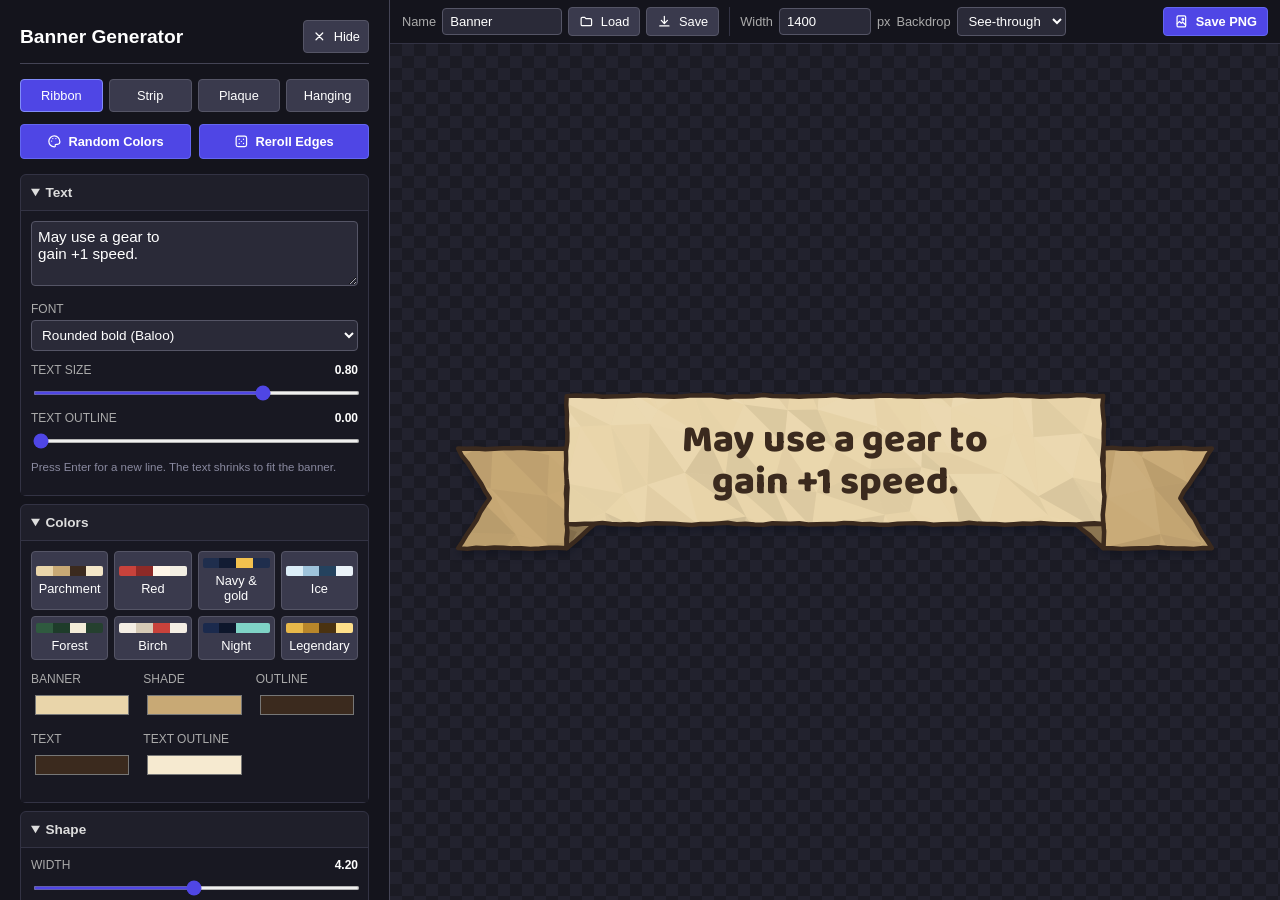
==== banner_generator.html @ ac1bd75b "Add Fair Isle Borders and Banners tabs - Borders tab: stack bands of Fair Isle motifs (peeries, OXO," ====
<!DOCTYPE html>
<html lang="en">
<head>
  <meta charset="UTF-8">
  <meta name="viewport" content="width=device-width, initial-scale=1.0">
  <title>Banner Generator</title>
  <link rel="preconnect" href="https://fonts.googleapis.com">
  <link rel="preconnect" href="https://fonts.gstatic.com" crossorigin>
  <link rel="stylesheet" href="https://fonts.googleapis.com/css2?family=Baloo+2:wght@800&family=Bree+Serif&family=Cinzel:wght@700&family=Fredoka:wght@600&family=Lilita+One&family=Patrick+Hand&display=swap">
  <style>
    body { margin: 0; overflow: hidden; font-family: 'Segoe UI', sans-serif; background: #2a2a35; color: #ddd; display: flex; height: 100vh; }
    #ui-panel {
      flex: 0 0 390px; box-sizing: border-box; height: 100vh; overflow-y: auto;
      background: #14141c; padding: 20px; border-right: 1px solid #445;
    }
    #ui-panel::-webkit-scrollbar { width: 5px; }
    #ui-panel::-webkit-scrollbar-thumb { background: #667; border-radius: 3px; }
    #ui-panel.hidden { display: none; }

    .panel-header { display: flex; justify-content: space-between; align-items: center; margin: 0 0 15px 0; border-bottom: 1px solid #445; padding-bottom: 10px; }
    h2 { margin: 0; font-size: 1.2rem; color: #fff; }

    .btn-grid4 { display: grid; grid-template-columns: 1fr 1fr 1fr 1fr; gap: 6px; margin-bottom: 12px; }
    button { display: inline-flex; align-items: center; justify-content: center; background: #3a3a4d; color: #fff; border: 1px solid #556; padding: 8px; border-radius: 4px; cursor: pointer; font-size: 0.8rem; transition: 0.2s; }
    button:hover { background: #4f46e5; border-color: #6366f1; }
    button.active { background: #4f46e5; border-color: #818cf8; }

    details { background: #1f1f2a; margin-bottom: 8px; border-radius: 6px; border: 1px solid #334; }
    summary { padding: 10px; cursor: pointer; font-weight: bold; font-size: 0.85rem; outline: none; }
    .details-content { padding: 10px; border-top: 1px solid #334; background: #181822; }

    .control-group { margin-bottom: 12px; }
    label { display: flex; justify-content: space-between; font-size: 0.75rem; margin-bottom: 4px; color: #aaa; text-transform: uppercase; }
    label.check { justify-content: flex-start; gap: 8px; cursor: pointer; }
    input[type=range] { width: 100%; accent-color: #4f46e5; height: 4px; }
    input[type=color] { width: 100%; height: 30px; border: none; border-radius: 4px; cursor: pointer; background: transparent; }
    select, textarea { width: 100%; box-sizing: border-box; background: #2a2a38; color: #fff; border: 1px solid #556; border-radius: 4px; padding: 6px; font-size: 0.85rem; }
    textarea { resize: vertical; font-family: inherit; font-size: 0.95rem; }
    .color-grid { display: grid; grid-template-columns: 1fr 1fr 1fr; gap: 0 10px; }
    .hint { font-size: 0.72rem; color: #8a8aa0; margin: 4px 0 10px; line-height: 1.4; }
    .val-display { color: #fff; font-weight: bold; }

    /* style buttons show the banner's colors */
    .look-btn { flex-direction: column; gap: 5px; padding: 6px 4px; }
    .look-btn .sw { display: flex; height: 10px; width: 100%; border-radius: 2px; overflow: hidden; }
    .look-btn .sw span { flex: 1; }

    #canvas-container { flex: 1 1 auto; min-height: 0; position: relative; display: flex; align-items: center; justify-content: center; overflow: hidden; }
    #canvas-container.bg-checker { background: #1b1b24 repeating-conic-gradient(#22222e 0% 25%, #1b1b24 0% 50%) 0 0 / 24px 24px; }
    #canvas-container.bg-snow { background: linear-gradient(#9fc3e6, #e8f1f8 55%, #f7fafc); }
    #canvas-container.bg-dark { background: #101018; }
    #preview { display: block; }
  </style>
  <script src="icons.js"></script>
  <script src="fairisle.js"></script>
  <link rel="stylesheet" href="studio.css">
</head>
<body>

  <div id="ui-panel">
    <div class="panel-header">
      <h2>Banner Generator</h2>
      <button id="hide-panel" title="Hide controls (H)"><i data-icon="close"></i>Hide</button>
    </div>

    <div class="btn-grid4" id="shapeBtns"></div>
    <div class="action-row">
      <button id="randomLook"><i data-icon="palette"></i>Random Colors</button>
      <button id="reroll" title="New hand-cut edges and facets"><i data-icon="dice"></i>Reroll Edges</button>
    </div>

    <details open>
      <summary>Text</summary>
      <div class="details-content">
        <div class="control-group"><textarea id="text" rows="3">May use a gear to
gain +1 speed.</textarea></div>
        <div class="control-group"><label>Font</label><select id="font"></select></div>
        <div class="control-group"><label>Text size <span class="val-display" id="textSize-val">0.80</span></label><input type="range" id="textSize" min="0.3" max="1" step="0.01" value="0.8"></div>
        <div class="control-group"><label>Text outline <span class="val-display" id="textOutline-val">0.00</span></label><input type="range" id="textOutline" min="0" max="1" step="0.05" value="0"></div>
        <div class="hint">Press Enter for a new line. The text shrinks to fit the banner.</div>
      </div>
    </details>

    <details open>
      <summary>Colors</summary>
      <div class="details-content">
        <div class="btn-grid4" id="lookBtns"></div>
        <div class="color-grid">
          <div class="control-group"><label>Banner</label><input type="color" id="fill"></div>
          <div class="control-group"><label>Shade</label><input type="color" id="shade"></div>
          <div class="control-group"><label>Outline</label><input type="color" id="outline"></div>
          <div class="control-group"><label>Text</label><input type="color" id="textColor"></div>
          <div class="control-group"><label>Text outline</label><input type="color" id="textOutlineColor"></div>
        </div>
      </div>
    </details>

    <details open>
      <summary>Shape</summary>
      <div class="details-content">
        <div class="control-group"><label>Width <span class="val-display" id="aspect-val">4.20</span></label><input type="range" id="aspect" min="0.5" max="8" step="0.05" value="4.2"></div>
        <div class="control-group ribbon-only"><label>Tail length <span class="val-display" id="tailLen-val">0.85</span></label><input type="range" id="tailLen" min="0.2" max="1.8" step="0.05" value="0.85"></div>
        <div class="control-group ribbon-only"><label>Tail drop <span class="val-display" id="tailDrop-val">0.30</span></label><input type="range" id="tailDrop" min="0" max="0.6" step="0.01" value="0.3"></div>
        <div class="control-group"><label id="notchLabel">Notch <span class="val-display" id="notch-val">0.55</span></label><input type="range" id="notch" min="0" max="1" step="0.05" value="0.55"></div>
        <div class="control-group"><label>Bend (arch) <span class="val-display" id="bend-val">0.00</span></label><input type="range" id="bend" min="-1" max="1" step="0.02" value="0"></div>
        <div class="control-group"><label>Hand-cut edges <span class="val-display" id="rough-val">0.35</span></label><input type="range" id="rough" min="0" max="1" step="0.05" value="0.35"></div>
        <div class="control-group"><label>Facets <span class="val-display" id="facet-val">0.60</span></label><input type="range" id="facet" min="0" max="1.5" step="0.05" value="0.6"></div>
        <div class="control-group"><label>Outline <span class="val-display" id="outlineW-val">0.50</span></label><input type="range" id="outlineW" min="0" max="1" step="0.05" value="0.5"></div>
        <div class="control-group"><label class="check"><input type="checkbox" id="shadow" checked> Drop shadow</label></div>
      </div>
    </details>

    <details open>
      <summary>Fair Isle Trim</summary>
      <div class="details-content">
        <div class="control-group"><label class="check"><input type="checkbox" id="trim"> Knit trim along the edges</label></div>
        <div class="control-group"><label>Pattern</label><select id="trimMotif"></select></div>
        <div class="control-group"><label>Where</label>
          <select id="trimWhere"><option value="both">Top and bottom</option><option value="top">Top</option><option value="bottom">Bottom</option></select></div>
        <div class="control-group"><label>Stitch</label><select id="trimStyle"></select></div>
        <div class="control-group"><label>Stitch size <span class="val-display" id="trimSize-val">0.45</span></label><input type="range" id="trimSize" min="0.2" max="1.2" step="0.05" value="0.45"></div>
        <div class="color-grid">
          <div class="control-group"><label>Background</label><input type="color" id="trimBg"></div>
          <div class="control-group"><label>Main</label><input type="color" id="trimFg"></div>
          <div class="control-group"><label>Accent</label><input type="color" id="trimAccent"></div>
        </div>
      </div>
    </details>
  </div>

  <div id="view-col">
    <div class="topbar">
      <button id="show-panel" title="Show controls (H)"><i data-icon="menu"></i>Controls</button>
      <label>Name <input type="text" id="designName" value="Banner" maxlength="40" size="12" title="Used for saved file names"></label>
      <button id="loadDesign" title="Open a saved banner (.json)"><i data-icon="folder"></i>Load</button>
      <button id="saveDesign" title="Save this banner (.json)"><i data-icon="download"></i>Save</button>
      <input type="file" id="loadDesignFile" accept=".json" style="display: none;">
      <span class="sep"></span>
      <label title="Width of the saved PNG">Width <input type="number" id="exportWidth" value="1400" min="200" max="4000" step="50" style="width: 76px;"> px</label>
      <label>Backdrop
        <select id="backdrop"><option value="checker">See-through</option><option value="snow">Snowy sky</option><option value="dark">Dark</option></select>
      </label>
      <span class="grow"></span>
      <button id="sendToScene" style="display: none;" title="Add it to the Scenes tab as a 2D layer"><i data-icon="send"></i>Send to Scene</button>
      <button class="primary" id="savePng"><i data-icon="image"></i>Save PNG</button>
    </div>
    <div id="canvas-container" class="bg-checker"><canvas id="preview"></canvas></div>
  </div>

  <script>
    const FI = window.FairIsle, $ = id => document.getElementById(id);

    const SHAPES = {
      ribbon:  { label: 'Ribbon', aspect: 4.2, notch: 0.55 },
      strip:   { label: 'Strip', aspect: 4.6, notch: 0.5 },
      plaque:  { label: 'Plaque', aspect: 3, notch: 0.45 },
      hanging: { label: 'Hanging', aspect: 0.8, notch: 0.6 }
    };
    const FONTS = {
      baloo:   { label: 'Rounded bold (Baloo)', css: '800 1px "Baloo 2", "Arial Rounded MT Bold", "Segoe UI", sans-serif' },
      lilita:  { label: 'Chunky (Lilita One)', css: '400 1px "Lilita One", "Arial Black", sans-serif' },
      fredoka: { label: 'Friendly (Fredoka)', css: '600 1px "Fredoka", "Segoe UI", sans-serif' },
      bree:    { label: 'Storybook serif (Bree)', css: '400 1px "Bree Serif", Georgia, serif' },
      cinzel:  { label: 'Engraved (Cinzel)', css: '700 1px "Cinzel", "Times New Roman", serif' },
      hand:    { label: 'Handwritten (Patrick Hand)', css: '400 1px "Patrick Hand", "Comic Sans MS", cursive' },
      system:  { label: 'Plain (system)', css: '700 1px "Segoe UI", system-ui, sans-serif' }
    };
    // banner, shade, outline, text, text outline, then the trim's background, main and accent
    const LOOKS = {
      parchment: { label: 'Parchment', c: ['#E9D5AA', '#C8A975', '#3B2A1E', '#3B2A1E', '#F6EAD0', '#3B2A1E', '#F3E6C8', '#B8322A'] },
      red:       { label: 'Red', c: ['#C8423B', '#8E2A27', '#2A1616', '#FFF6E8', '#5A1A16', '#1E2D4A', '#F2EEE3', '#E6B84C'] },
      navy:      { label: 'Navy & gold', c: ['#1F2E4D', '#121C33', '#0B1020', '#F2C14E', '#0B1020', '#F2C14E', '#1F2E4D', '#C8423B'] },
      ice:       { label: 'Ice', c: ['#DCEEF8', '#9EC3DB', '#24425E', '#24425E', '#FFFFFF', '#2E5A87', '#EAF2F8', '#7FB3D5'] },
      forest:    { label: 'Forest', c: ['#2F5A3F', '#1E3C2A', '#122016', '#F3ECD8', '#122016', '#EDE6D3', '#25402F', '#C9933A'] },
      cream:     { label: 'Birch', c: ['#F4EEE4', '#D6CAB6', '#2B2B33', '#C8423B', '#FFFFFF', '#C8423B', '#F4EEE4', '#1E2D4A'] },
      night:     { label: 'Night', c: ['#1B2A4D', '#0D162B', '#050914', '#7FD3C6', '#050914', '#0D1B2E', '#7FD3C6', '#B48CF0'] },
      gold:      { label: 'Legendary', c: ['#E7B84A', '#B8862A', '#4A3210', '#4A3210', '#FFF1C2', '#4A3210', '#FFE08A', '#C8423B'] }
    };
    const COLOR_IDS = ['fill', 'shade', 'outline', 'textColor', 'textOutlineColor', 'trimBg', 'trimFg', 'trimAccent'];
    const SLIDERS = ['textSize', 'textOutline', 'aspect', 'tailLen', 'tailDrop', 'notch', 'bend', 'rough', 'facet', 'outlineW', 'trimSize'];

    let shape = 'ribbon', seed = 7;

    // ================= UI =================
    for (const key in FONTS) $('font').add(new Option(FONTS[key].label, key));
    for (const key in FI.STITCHES) $('trimStyle').add(new Option(FI.STITCHES[key].label, key));
    for (const key in FI.MOTIFS) {
      const M = FI.MOTIFS[key];
      if (M.group === 'Rules' || M.group === 'Peerie (small)') $('trimMotif').add(new Option(`${M.label} (${M.rows.length} row${M.rows.length > 1 ? 's' : ''})`, key));
    }
    $('trimMotif').value = 'zigzag';
    for (const key in SHAPES) {
      const b = document.createElement('button');
      b.textContent = SHAPES[key].label;
      b.dataset.shape = key;
      b.addEventListener('click', () => {
        shape = key;
        $('aspect').value = SHAPES[key].aspect;
        $('notch').value = SHAPES[key].notch;
        syncUI();
      });
      $('shapeBtns').appendChild(b);
    }
    function applyLook(key) {
      LOOKS[key].c.forEach((c, i) => $(COLOR_IDS[i]).value = c);
      draw();
    }
    for (const key in LOOKS) {
      const L = LOOKS[key], b = document.createElement('button');
      b.className = 'look-btn';
      b.innerHTML = `<span class="sw">${[L.c[0], L.c[1], L.c[3], L.c[6]].map(c => `<span style="background:${c}"></span>`).join('')}</span>${L.label}`;
      b.addEventListener('click', () => applyLook(key));
      $('lookBtns').appendChild(b);
    }

    function syncUI() {
      document.querySelectorAll('[data-shape]').forEach(b => b.classList.toggle('active', b.dataset.shape === shape));
      document.querySelectorAll('.ribbon-only').forEach(e => e.style.display = shape === 'ribbon' ? '' : 'none');
      $('notchLabel').firstChild.textContent = shape === 'plaque' ? 'Corner cut ' : 'Notch ';
      SLIDERS.forEach(id => $(id + '-val').innerText = (+$(id).value).toFixed(2));
      draw();
    }
    SLIDERS.forEach(id => $(id).addEventListener('input', syncUI));
    [...COLOR_IDS, 'text', 'exportWidth'].forEach(id => $(id).addEventListener('input', draw));
    ['font', 'shadow', 'trim', 'trimMotif', 'trimWhere', 'trimStyle'].forEach(id => $(id).addEventListener('change', draw));
    $('backdrop').addEventListener('change', () => { $('canvas-container').className = 'bg-' + $('backdrop').value; });
    $('randomLook').addEventListener('click', () => { const keys = Object.keys(LOOKS); applyLook(keys[Math.floor(Math.random() * keys.length)]); });
    $('reroll').addEventListener('click', () => { seed = 1 + Math.floor(Math.random() * 1e5); draw(); });
    // web fonts arrive after the first draw
    if (document.fonts) document.fonts.addEventListener('loadingdone', draw);

    // ================= GEOMETRY =================
    // Everything is laid out in units where the banner body is 100 tall, centered on (0, 0), y down.
    const num = id => +$(id).value;
    function layoutShape() {
      const H = 100, W = H * num('aspect'), n = num('notch');
      const parts = []; // drawn in order: { pts, fill, closed }
      const fill = $('fill').value, shadeC = $('shade').value, fold = FI.shade(shadeC, -0.3);
      let body, text;
      if (shape === 'ribbon') {
        const th = 0.78 * H, d = num('tailDrop') * H, top = -th / 2 + d, bot = th / 2 + d, mid = (top + bot) / 2;
        const tl = num('tailLen') * H, nd = n * 0.45 * H, fw = 0.22 * H;
        for (const s of [-1, 1]) { // tails, then the folds where the ribbon tucks behind
          const x0 = s * W / 2, x1 = s * (W / 2 + tl);
          parts.push({ pts: [[x0, top], [x1, top], [x1 - s * nd, mid], [x1, bot], [x0, bot]], fill: shadeC });
          parts.push({ pts: [[x0 - s * fw, H / 2], [x0, H / 2], [x0, bot]], fill: fold });
        }
        body = [[-W / 2, -H / 2], [W / 2, -H / 2], [W / 2, H / 2], [-W / 2, H / 2]];
        text = { x0: -W / 2 + 0.16 * H, x1: W / 2 - 0.16 * H, y0: -H / 2 + 0.1 * H, y1: H / 2 - 0.1 * H };
      } else if (shape === 'strip') {
        const nd = n * 0.45 * H;
        body = [[-W / 2, -H / 2], [W / 2, -H / 2], [W / 2 - nd, 0], [W / 2, H / 2], [-W / 2, H / 2], [-W / 2 + nd, 0]];
        text = { x0: -W / 2 + nd + 0.12 * H, x1: W / 2 - nd - 0.12 * H, y0: -H / 2 + 0.1 * H, y1: H / 2 - 0.1 * H };
      } else if (shape === 'plaque') {
        const c = (0.05 + n * 0.3) * H;
        body = [[-W / 2 + c, -H / 2], [W / 2 - c, -H / 2], [W / 2, -H / 2 + c], [W / 2, H / 2 - c], [W / 2 - c, H / 2], [-W / 2 + c, H / 2], [-W / 2, H / 2 - c], [-W / 2, -H / 2 + c]];
        text = { x0: -W / 2 + Math.max(c * 0.6, 0.14 * H), x1: W / 2 - Math.max(c * 0.6, 0.14 * H), y0: -H / 2 + 0.14 * H, y1: H / 2 - 0.14 * H };
      } else { // hanging banner: a rod, two cords, and a swallowtail bottom
        const nd = n * 0.32 * H, rodOut = 0.09 * W + 0.04 * H, rodY = -H / 2, rodH = 0.07 * H, peak = rodY - 0.18 * H - 0.12 * W;
        parts.push({ pts: [[-W / 2 - rodOut * 0.6, rodY - rodH / 2], [0, peak], [W / 2 + rodOut * 0.6, rodY - rodH / 2]], stroke: true, closed: false });
        body = [[-W / 2, -H / 2], [W / 2, -H / 2], [W / 2, H / 2], [0, H / 2 - nd], [-W / 2, H / 2]];
        text = { x0: -W / 2 + 0.1 * W, x1: W / 2 - 0.1 * W, y0: -H / 2 + 0.12 * H, y1: H / 2 - nd - 0.06 * H };
        body.bottom = H / 2 - nd; // the trim sits above the notch
        body.rod = { x0: -W / 2 - rodOut, x1: W / 2 + rodOut, y: rodY, h: rodH };
      }
      parts.push({ pts: body, fill, body: true });
      return { H, W, parts, body, text };
    }

    // Break every edge into short steps, then push the points in and out a little: hand-cut paper
    function roughen(pts, closed, amount, k) {
      const out = [], step = 7;
      const segs = closed ? pts.length : pts.length - 1;
      for (let i = 0; i < segs; i++) {
        const a = pts[i], b = pts[(i + 1) % pts.length], len = Math.hypot(b[0] - a[0], b[1] - a[1]);
        const n = Math.max(1, Math.round(len / step));
        for (let j = 0; j < n; j++) out.push([a[0] + (b[0] - a[0]) * j / n, a[1] + (b[1] - a[1]) * j / n, i, j === 0]);
      }
      if (!closed) out.push([...pts[pts.length - 1], segs, true]);
      if (amount <= 0) return out;
      const ph1 = FI.hash(k, 1, seed) * 6.28, ph2 = FI.hash(k, 2, seed) * 6.28;
      return out.map((p, i) => {
        if (p[3]) return p; // corners stay put so the shape keeps its silhouette
        const prev = out[(i - 1 + out.length) % out.length], next = out[(i + 1) % out.length];
        let nx = -(next[1] - prev[1]), ny = next[0] - prev[0];
        const l = Math.hypot(nx, ny) || 1;
        const wob = (0.55 * Math.sin(i * 0.9 + ph1) + 0.3 * Math.sin(i * 2.3 + ph2) + 0.5 * (FI.hash(i, k, seed) - 0.5)) * amount * 2.6;
        return [p[0] + nx / l * wob, p[1] + ny / l * wob];
      });
    }
    const pathOf = (g, pts, closed = true) => {
      g.beginPath(); g.moveTo(pts[0][0], pts[0][1]);
      for (let i = 1; i < pts.length; i++) g.lineTo(pts[i][0], pts[i][1]);
      if (closed) g.closePath();
    };

    // Low-poly light: a jittered triangle grid, each triangle a touch lighter or darker, lit from the top
    function facets(g, bounds, amount, k) {
      if (amount <= 0) return;
      const s = 34, cols = Math.ceil((bounds.x1 - bounds.x0) / s) + 2, rows = Math.ceil((bounds.y1 - bounds.y0) / s) + 2;
      const P = (i, j) => [bounds.x0 - s + i * s + (FI.hash(i, j, seed + k) - 0.5) * s * 0.7, bounds.y0 - s + j * s + (FI.hash(j, i, seed + k + 9) - 0.5) * s * 0.7];
      for (let j = 0; j < rows; j++) for (let i = 0; i < cols; i++) {
        const a = P(i, j), b = P(i + 1, j), c = P(i, j + 1), d = P(i + 1, j + 1);
        [[a, b, d], [a, d, c]].forEach((t, q) => {
          const v = (FI.hash(i * 2 + q, j, seed + k + 3) - 0.5) * 2 - (t[0][1] + t[1][1] + t[2][1]) / 3 / 140;
          g.fillStyle = v > 0 ? `rgba(255,255,255,${(v * 0.13 * amount).toFixed(3)})` : `rgba(0,0,0,${(-v * 0.13 * amount).toFixed(3)})`;
          pathOf(g, t); g.fill();
        });
      }
    }

    // Fit the lines into the text box: as big as Text size allows, shrunk until the widest line fits
    function layoutText(g, box) {
      const lines = $('text').value.split('\n').map(l => l.trim()).filter(Boolean);
      if (!lines.length) return null;
      const font = FONTS[$('font').value].css, lineH = 1.08;
      const setSize = px => g.font = font.replace('1px', px.toFixed(2) + 'px');
      let size = (box.y1 - box.y0) * num('textSize') / (lines.length * lineH - (lineH - 1) * 0.6);
      setSize(100);
      const widest = Math.max(...lines.map(l => g.measureText(l).width)) / 100;
      size = Math.min(size, (box.x1 - box.x0) / widest);
      setSize(size);
      const cap = g.measureText('H').actualBoundingBoxAscent || size * 0.7;
      return { lines, size, lineH: size * lineH, cap };
    }

    // ================= DRAWING =================
    // Paint the flat (unbent) banner in units into g
    function paintFlat(g, L) {
      const rough = num('rough'), ow = num('outlineW') * 7, outline = $('outline').value;
      g.lineJoin = 'round'; g.lineCap = 'round';
      L.parts.forEach((part, k) => {
        if (part.stroke) { // cords
          g.strokeStyle = outline; g.lineWidth = Math.max(1.6, ow * 0.5);
          pathOf(g, part.pts, false); g.stroke();
          return;
        }
        const pts = roughen(part.pts, true, part.body ? rough : rough * 0.8, k + 1);
        g.fillStyle = part.fill;
        pathOf(g, pts); g.fill();
        g.save();
        pathOf(g, pts); g.clip();
        const xs = pts.map(p => p[0]), ys = pts.map(p => p[1]);
        const bounds = { x0: Math.min(...xs), x1: Math.max(...xs), y0: Math.min(...ys), y1: Math.max(...ys) };
        if (part.body) paintBodyDetails(g, L, bounds);
        facets(g, bounds, num('facet') * (part.body ? 1 : 0.8), k * 17);
        g.restore();
        if (ow > 0) { g.strokeStyle = outline; g.lineWidth = ow; pathOf(g, pts); g.stroke(); }
      });
      if (L.body.rod) { // hanging rod with round knobs
        const R = L.body.rod, wood = $('shade').value;
        g.fillStyle = FI.shade(wood, -0.15);
        g.fillRect(R.x0, R.y - R.h / 2, R.x1 - R.x0, R.h);
        [R.x0, R.x1].forEach(x => { g.beginPath(); g.arc(x, R.y, R.h * 0.95, 0, Math.PI * 2); g.fill(); if (ow > 0) { g.strokeStyle = outline; g.lineWidth = ow; g.stroke(); } });
        if (ow > 0) { g.strokeStyle = outline; g.lineWidth = ow; g.strokeRect(R.x0, R.y - R.h / 2, R.x1 - R.x0, R.h); }
      }
      paintText(g, L);
    }

    function trimRows() {
      return FI.buildRows([{ motif: $('trimMotif').value, bg: $('trimBg').value, fg: $('trimFg').value, accent: $('trimAccent').value }], false);
    }
    const trimThickness = () => $('trim').checked ? trimRows().length * num('trimSize') * 7 : 0;

    function paintBodyDetails(g, L, bounds) {
      if (shape === 'plaque') { // an inner line a little in from the edge
        const inset = 9, c = (0.05 + num('notch') * 0.3) * L.H, W = L.W, H = L.H, ci = Math.max(0, c - inset * 0.4);
        g.strokeStyle = FI.shade($('fill').value, -0.35); g.lineWidth = 2.2;
        pathOf(g, [[-W / 2 + inset + ci, -H / 2 + inset], [W / 2 - inset - ci, -H / 2 + inset], [W / 2 - inset, -H / 2 + inset + ci], [W / 2 - inset, H / 2 - inset - ci],
                   [W / 2 - inset - ci, H / 2 - inset], [-W / 2 + inset + ci, H / 2 - inset], [-W / 2 + inset, H / 2 - inset - ci], [-W / 2 + inset, -H / 2 + inset + ci]]);
        g.stroke();
      }
      if (!$('trim').checked) return;
      const rows = trimRows(), rowH = num('trimSize') * 7, where = $('trimWhere').value, margin = shape === 'plaque' ? 15 : 7;
      const opts = { style: $('trimStyle').value, rowH, facet: 1, fabric: $('fill').value, seed };
      const len = bounds.x1 - bounds.x0 + 40;
      if (where !== 'bottom') { g.save(); g.translate(bounds.x0 - 20, -L.H / 2 + margin); FI.drawStrip(g, rows, len, opts); g.restore(); }
      if (where !== 'top') { g.save(); g.translate(bounds.x1 + 20, (L.body.bottom || L.H / 2) - margin); g.rotate(Math.PI); FI.drawStrip(g, rows, len, opts); g.restore(); }
    }

    function paintText(g, L) {
      const t = trimThickness(), where = $('trimWhere').value;
      const box = { ...L.text, y0: L.text.y0 + (where !== 'bottom' ? t : 0), y1: L.text.y1 - (where !== 'top' ? t : 0) };
      const T = layoutText(g, box);
      if (!T) return;
      const cy = (box.y0 + box.y1) / 2, cx = (box.x0 + box.x1) / 2;
      g.textAlign = 'center'; g.textBaseline = 'alphabetic';
      g.lineJoin = 'round';
      T.lines.forEach((line, i) => {
        const y = cy + (i - (T.lines.length - 1) / 2) * T.lineH + T.cap / 2;
        const tow = num('textOutline') * T.size * 0.22;
        if (tow > 0) { g.strokeStyle = $('textOutlineColor').value; g.lineWidth = tow; g.strokeText(line, cx, y); }
        g.fillStyle = $('textColor').value;
        g.fillText(line, cx, y);
      });
    }

    // Arch: wrap the flat banner around a circle. Each thin column of the flat image is placed and turned
    // along the arc. bend > 0 bows up (a smile turned over), bend < 0 bows down.
    function bendInfo(Wf, Hf, cy) {
      const b = num('bend'), A = Math.abs(b) * 1.25; // up to ~72° of arc
      if (A < 0.01) return null;
      const R0 = Wf / A, up = b > 0, cx = Wf / 2;
      const map = (x, y) => {
        const th = (x - cx) / R0, r = up ? R0 - (y - cy) : R0 + (y - cy);
        return up ? [cx + r * Math.sin(th), cy + R0 - r * Math.cos(th)] : [cx + r * Math.sin(th), cy - R0 + r * Math.cos(th)];
      };
      let x0 = Infinity, x1 = -Infinity, y0 = Infinity, y1 = -Infinity;
      for (let i = 0; i <= 40; i++) for (const y of [0, Hf]) {
        const [px, py] = map(Wf * i / 40, y);
        x0 = Math.min(x0, px); x1 = Math.max(x1, px); y0 = Math.min(y0, py); y1 = Math.max(y1, py);
      }
      return { R0, up, cx, cy, map, x0, x1, y0, y1 };
    }

    // Render at `scale` pixels per unit. Returns a canvas with the finished banner and its shadow.
    function renderBanner(widthPx) {
      const L = layoutShape(), m = 22; // margin for outlines, rough edges and the shadow
      // measure in units first
      let ux0 = -L.W / 2, ux1 = L.W / 2, uy0 = -L.H / 2, uy1 = L.H / 2;
      L.parts.forEach(p => p.pts.forEach(([x, y]) => { ux0 = Math.min(ux0, x); ux1 = Math.max(ux1, x); uy0 = Math.min(uy0, y); uy1 = Math.max(uy1, y); }));
      if (L.body.rod) { ux0 = Math.min(ux0, L.body.rod.x0 - 8); ux1 = Math.max(ux1, L.body.rod.x1 + 8); }
      ux0 -= m; ux1 += m; uy0 -= m; uy1 += m;
      const Wu = ux1 - ux0, Hu = uy1 - uy0, bu = bendInfo(Wu, Hu, -uy0);
      const outWu = bu ? bu.x1 - bu.x0 : Wu, scale = widthPx / outWu;

      const flat = document.createElement('canvas');
      flat.width = Math.ceil(Wu * scale); flat.height = Math.ceil(Hu * scale);
      const g = flat.getContext('2d');
      g.setTransform(scale, 0, 0, scale, -ux0 * scale, -uy0 * scale);
      paintFlat(g, L);

      let art = flat;
      if (bu) {
        const B = bendInfo(flat.width, flat.height, -uy0 * scale);
        art = document.createElement('canvas');
        art.width = Math.ceil(B.x1 - B.x0); art.height = Math.ceil(B.y1 - B.y0);
        const o = art.getContext('2d'), sw = 2, stretch = 1 + flat.height / B.R0;
        for (let x = 0; x < flat.width; x += sw) {
          const [px, py] = B.map(x, B.cy), th = (x - B.cx) / B.R0;
          o.setTransform(1, 0, 0, 1, px - B.x0, py - B.y0);
          o.rotate(B.up ? th : -th);
          o.drawImage(flat, x, 0, sw, flat.height, 0, -B.cy, sw * stretch + 0.6, flat.height);
        }
      }
      const out = document.createElement('canvas');
      out.width = art.width; out.height = art.height;
      const og = out.getContext('2d');
      if ($('shadow').checked) {
        og.shadowColor = 'rgba(10, 15, 30, 0.35)';
        og.shadowBlur = 6 * scale; og.shadowOffsetY = 4 * scale;
      }
      og.drawImage(art, 0, 0);
      return out;
    }

    let pending = false;
    function draw() {
      if (pending) return;
      pending = true;
      requestAnimationFrame(() => { pending = false; drawNow(); });
    }
    function drawNow() {
      const box = $('canvas-container'), dpr = window.devicePixelRatio || 1, pad = 40;
      // render once to learn the shape's proportions, then at the size that fits the view
      const probe = renderBanner(400), fit = Math.min((box.clientWidth - pad * 2) / probe.width, (box.clientHeight - pad * 2) / probe.height);
      const w = Math.max(50, Math.round(400 * fit)), art = renderBanner(w * dpr), c = $('preview');
      c.width = art.width; c.height = art.height;
      c.style.width = art.width / dpr + 'px'; c.style.height = art.height / dpr + 'px';
      c.getContext('2d').drawImage(art, 0, 0);
    }
    new ResizeObserver(draw).observe($('canvas-container'));

    // ================= FILES & STUDIO =================
    const exportWidth = () => Math.round(Math.min(4000, Math.max(200, +$('exportWidth').value || 1400)));
    const fileBase = () => ($('designName').value.trim() || 'banner').replace(/[^\w\- ]+/g, '').replace(/\s+/g, '-').toLowerCase();
    function downloadBlob(blob, filename) {
      const link = document.createElement('a');
      link.href = URL.createObjectURL(blob);
      link.download = filename;
      link.click();
      setTimeout(() => URL.revokeObjectURL(link.href), 2000);
    }
    $('savePng').addEventListener('click', () => renderBanner(exportWidth()).toBlob(b => downloadBlob(b, `${fileBase()}.png`)));

    function bannerState() {
      const values = {};
      document.querySelectorAll('#ui-panel input, #ui-panel select, #ui-panel textarea, .topbar input, .topbar select').forEach(el => {
        if (!el.id || el.type === 'file') return;
        values[el.id] = el.type === 'checkbox' ? el.checked : el.value;
      });
      return { type: 'banner', version: 1, shape, seed, values };
    }
    $('saveDesign').addEventListener('click', () => downloadBlob(new Blob([JSON.stringify(bannerState(), null, 2)], { type: 'application/json' }), `${fileBase()}.json`));
    $('loadDesign').addEventListener('click', () => $('loadDesignFile').click());
    $('loadDesignFile').addEventListener('change', async e => {
      const file = e.target.files[0];
      e.target.value = '';
      if (!file) return;
      try {
        const d = JSON.parse(await file.text());
        if (d.type !== 'banner') { alert(`That file is a ${d.type || 'different'} file, not a banner.`); return; }
        for (const id in d.values) {
          const el = $(id);
          if (!el || el.type === 'file') continue;
          if (el.type === 'checkbox') el.checked = d.values[id]; else el.value = d.values[id];
        }
        if (SHAPES[d.shape]) shape = d.shape;
        if (d.seed) seed = d.seed;
        $('canvas-container').className = 'bg-' + $('backdrop').value;
        syncUI();
      } catch (err) { alert('Could not read that banner file.'); }
    });

    const studio = (() => { try { return window.parent !== window && window.parent.studio ? window.parent.studio : null; } catch (e) { return null; } })();
    if (studio && studio.sendImage) {
      $('sendToScene').style.display = '';
      $('sendToScene').addEventListener('click', () =>
        studio.sendImage(renderBanner(exportWidth()).toDataURL('image/png'), $('designName').value.trim() || 'Banner', 'banner'));
    }

    function setPanelVisible(visible) {
      $('ui-panel').classList.toggle('hidden', !visible);
      $('show-panel').style.display = visible ? 'none' : 'inline-flex';
      draw();
    }
    $('hide-panel').addEventListener('click', () => setPanelVisible(false));
    $('show-panel').addEventListener('click', () => setPanelVisible(true));
    window.addEventListener('keydown', e => {
      if (e.target.tagName === 'TEXTAREA' || (e.target.tagName === 'INPUT' && (e.target.type === 'number' || e.target.type === 'text'))) return;
      if (e.key === 'h' || e.key === 'H') setPanelVisible($('ui-panel').classList.contains('hidden'));
    });

    LOOKS.parchment.c.forEach((c, i) => $(COLOR_IDS[i]).value = c);
    syncUI();
  </script>
</body>
</html>
---- studio.css ----
/* Shared layout for the Long Trail tools: a top bar of file/export actions above the 3D view,
   camera controls on or under the view, and the design sidebar on the left. */

#view-col { flex: 1 1 auto; min-width: 0; height: 100vh; display: flex; flex-direction: column; }
#view-col > #canvas-container { flex: 1 1 auto; height: auto; min-height: 0; position: relative; }

.topbar, .camstrip {
  flex: 0 0 auto; display: flex; align-items: center; flex-wrap: wrap; gap: 6px;
  padding: 7px 12px; background: #14141c; font-size: 0.8rem; color: #aaa;
}
.topbar { border-bottom: 1px solid #334; }
.camstrip { border-top: 1px solid #334; }
.topbar .sep, .camstrip .sep { width: 1px; align-self: stretch; background: #334; margin: 0 4px; }
.topbar .grow, .camstrip .grow { flex: 1 1 auto; }

/* compact inline labels (override the stacked, uppercase sidebar labels) */
.topbar label, .camstrip label {
  display: inline-flex; align-items: center; gap: 6px; margin: 0;
  text-transform: none; font-size: 0.8rem; color: #aaa; white-space: nowrap;
}
.topbar input[type=text], .topbar input[type=number], .topbar select, .camstrip select {
  width: auto; flex: none; background: #2a2a38; color: #fff; border: 1px solid #556;
  border-radius: 4px; padding: 5px 7px; font-size: 0.82rem;
}
.topbar button, .camstrip button, .viewbar button { padding: 6px 10px; }
.camstrip input[type=range] { width: 110px; }
button.primary { background: #4f46e5; border-color: #6366f1; font-weight: bold; }
button.primary:hover { background: #5b53f0; }

/* the "show controls" button lives in the top bar while the sidebar is hidden */
.topbar #show-panel { position: static; display: none; padding: 6px 10px; background: #3a3a4d; border-color: #556; }

.keys { font-size: 0.72rem; color: #8a8aa0; white-space: nowrap; }
.keys b { color: #c7c7d6; font-weight: 600; }

/* floating bits over the 3D view (never part of exported images) */
.viewbar {
  position: absolute; left: 12px; bottom: 12px; z-index: 5; display: flex; align-items: center; gap: 10px;
  background: rgba(14, 14, 21, 0.82); border: 1px solid #334; border-radius: 8px; padding: 6px 10px 6px 6px;
}
.float-br { position: absolute; right: 16px; bottom: 16px; z-index: 5; padding: 11px 18px; font-size: 0.9rem;
            box-shadow: 0 6px 18px rgba(0, 0, 0, 0.35); }

/* sidebar: two-up action buttons under the presets */
.action-row { display: grid; grid-template-columns: 1fr 1fr; gap: 8px; margin-bottom: 15px; }
.action-row button { background: #4f46e5; border-color: #6366f1; font-weight: bold; padding: 9px 6px; }
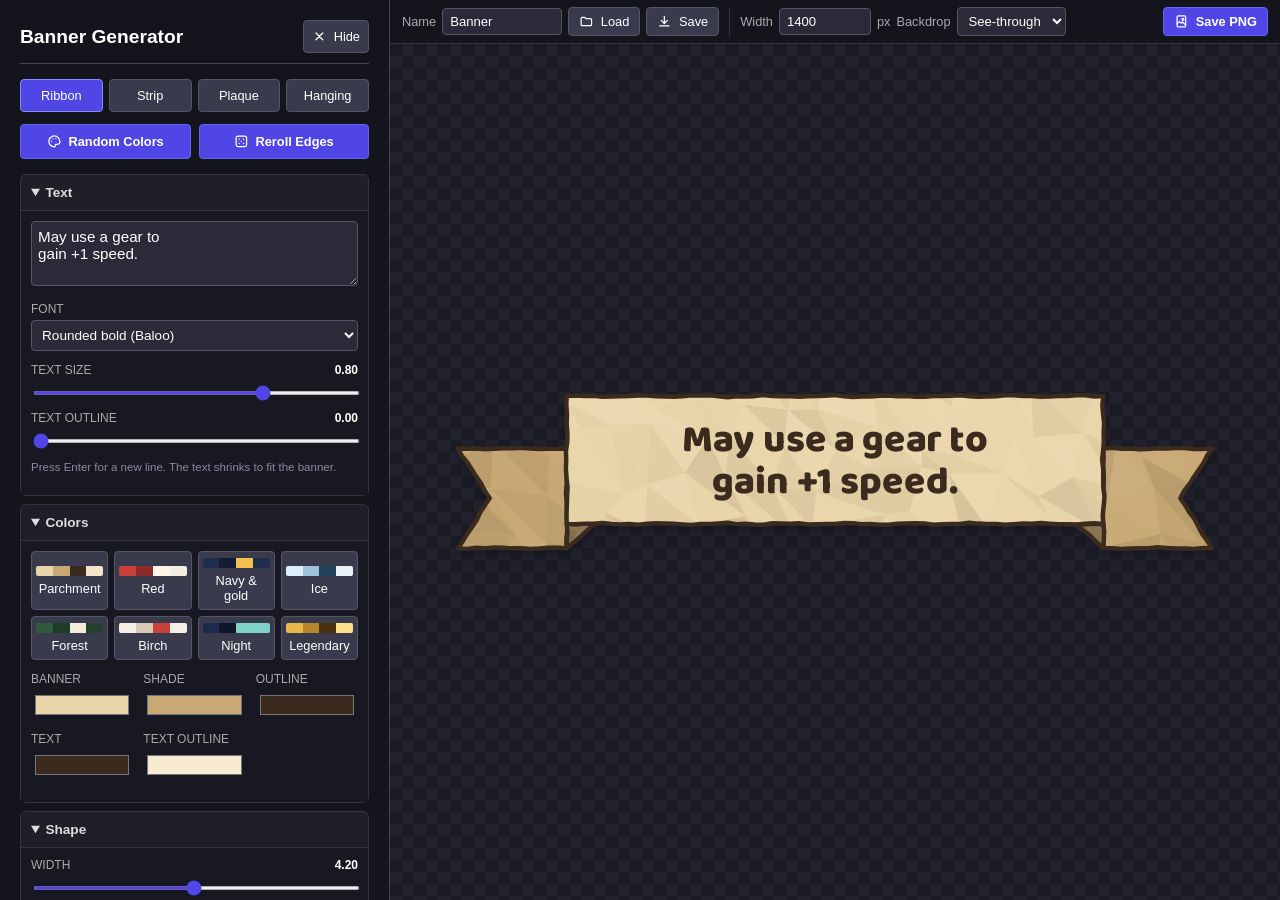
==== commit 74189321: "Hanging banners: rod behind the end knobs, optional string Draw the rod (and its outline) before the" ====
--- a/banner_generator.html
+++ b/banner_generator.html
@@ -106,6 +106,7 @@
         <div class="control-group"><label>Hand-cut edges <span class="val-display" id="rough-val">0.35</span></label><input type="range" id="rough" min="0" max="1" step="0.05" value="0.35"></div>
         <div class="control-group"><label>Facets <span class="val-display" id="facet-val">0.60</span></label><input type="range" id="facet" min="0" max="1.5" step="0.05" value="0.6"></div>
         <div class="control-group"><label>Outline <span class="val-display" id="outlineW-val">0.50</span></label><input type="range" id="outlineW" min="0" max="1" step="0.05" value="0.5"></div>
+        <div class="control-group hanging-only"><label class="check"><input type="checkbox" id="hangString" checked> Hanging string</label></div>
         <div class="control-group"><label class="check"><input type="checkbox" id="shadow" checked> Drop shadow</label></div>
       </div>
     </details>
@@ -216,13 +217,14 @@
     function syncUI() {
       document.querySelectorAll('[data-shape]').forEach(b => b.classList.toggle('active', b.dataset.shape === shape));
       document.querySelectorAll('.ribbon-only').forEach(e => e.style.display = shape === 'ribbon' ? '' : 'none');
+      document.querySelectorAll('.hanging-only').forEach(e => e.style.display = shape === 'hanging' ? '' : 'none');
       $('notchLabel').firstChild.textContent = shape === 'plaque' ? 'Corner cut ' : 'Notch ';
       SLIDERS.forEach(id => $(id + '-val').innerText = (+$(id).value).toFixed(2));
       draw();
     }
     SLIDERS.forEach(id => $(id).addEventListener('input', syncUI));
     [...COLOR_IDS, 'text', 'exportWidth'].forEach(id => $(id).addEventListener('input', draw));
-    ['font', 'shadow', 'trim', 'trimMotif', 'trimWhere', 'trimStyle'].forEach(id => $(id).addEventListener('change', draw));
+    ['font', 'shadow', 'hangString', 'trim', 'trimMotif', 'trimWhere', 'trimStyle'].forEach(id => $(id).addEventListener('change', draw));
     $('backdrop').addEventListener('change', () => { $('canvas-container').className = 'bg-' + $('backdrop').value; });
     $('randomLook').addEventListener('click', () => { const keys = Object.keys(LOOKS); applyLook(keys[Math.floor(Math.random() * keys.length)]); });
     $('reroll').addEventListener('click', () => { seed = 1 + Math.floor(Math.random() * 1e5); draw(); });
@@ -257,7 +259,7 @@
         text = { x0: -W / 2 + Math.max(c * 0.6, 0.14 * H), x1: W / 2 - Math.max(c * 0.6, 0.14 * H), y0: -H / 2 + 0.14 * H, y1: H / 2 - 0.14 * H };
       } else { // hanging banner: a rod, two cords, and a swallowtail bottom
         const nd = n * 0.32 * H, rodOut = 0.09 * W + 0.04 * H, rodY = -H / 2, rodH = 0.07 * H, peak = rodY - 0.18 * H - 0.12 * W;
-        parts.push({ pts: [[-W / 2 - rodOut * 0.6, rodY - rodH / 2], [0, peak], [W / 2 + rodOut * 0.6, rodY - rodH / 2]], stroke: true, closed: false });
+        if ($('hangString').checked) parts.push({ pts: [[-W / 2 - rodOut * 0.6, rodY - rodH / 2], [0, peak], [W / 2 + rodOut * 0.6, rodY - rodH / 2]], stroke: true, closed: false });
         body = [[-W / 2, -H / 2], [W / 2, -H / 2], [W / 2, H / 2], [0, H / 2 - nd], [-W / 2, H / 2]];
         text = { x0: -W / 2 + 0.1 * W, x1: W / 2 - 0.1 * W, y0: -H / 2 + 0.12 * H, y1: H / 2 - nd - 0.06 * H };
         body.bottom = H / 2 - nd; // the trim sits above the notch
@@ -350,9 +352,11 @@
       if (L.body.rod) { // hanging rod with round knobs
         const R = L.body.rod, wood = $('shade').value;
         g.fillStyle = FI.shade(wood, -0.15);
+        g.strokeStyle = outline; g.lineWidth = ow;
         g.fillRect(R.x0, R.y - R.h / 2, R.x1 - R.x0, R.h);
-        [R.x0, R.x1].forEach(x => { g.beginPath(); g.arc(x, R.y, R.h * 0.95, 0, Math.PI * 2); g.fill(); if (ow > 0) { g.strokeStyle = outline; g.lineWidth = ow; g.stroke(); } });
-        if (ow > 0) { g.strokeStyle = outline; g.lineWidth = ow; g.strokeRect(R.x0, R.y - R.h / 2, R.x1 - R.x0, R.h); }
+        if (ow > 0) g.strokeRect(R.x0, R.y - R.h / 2, R.x1 - R.x0, R.h);
+        // the knobs go on after the rod, so the rod tucks in behind them
+        [R.x0, R.x1].forEach(x => { g.beginPath(); g.arc(x, R.y, R.h * 0.95, 0, Math.PI * 2); g.fill(); if (ow > 0) g.stroke(); });
       }
       paintText(g, L);
     }
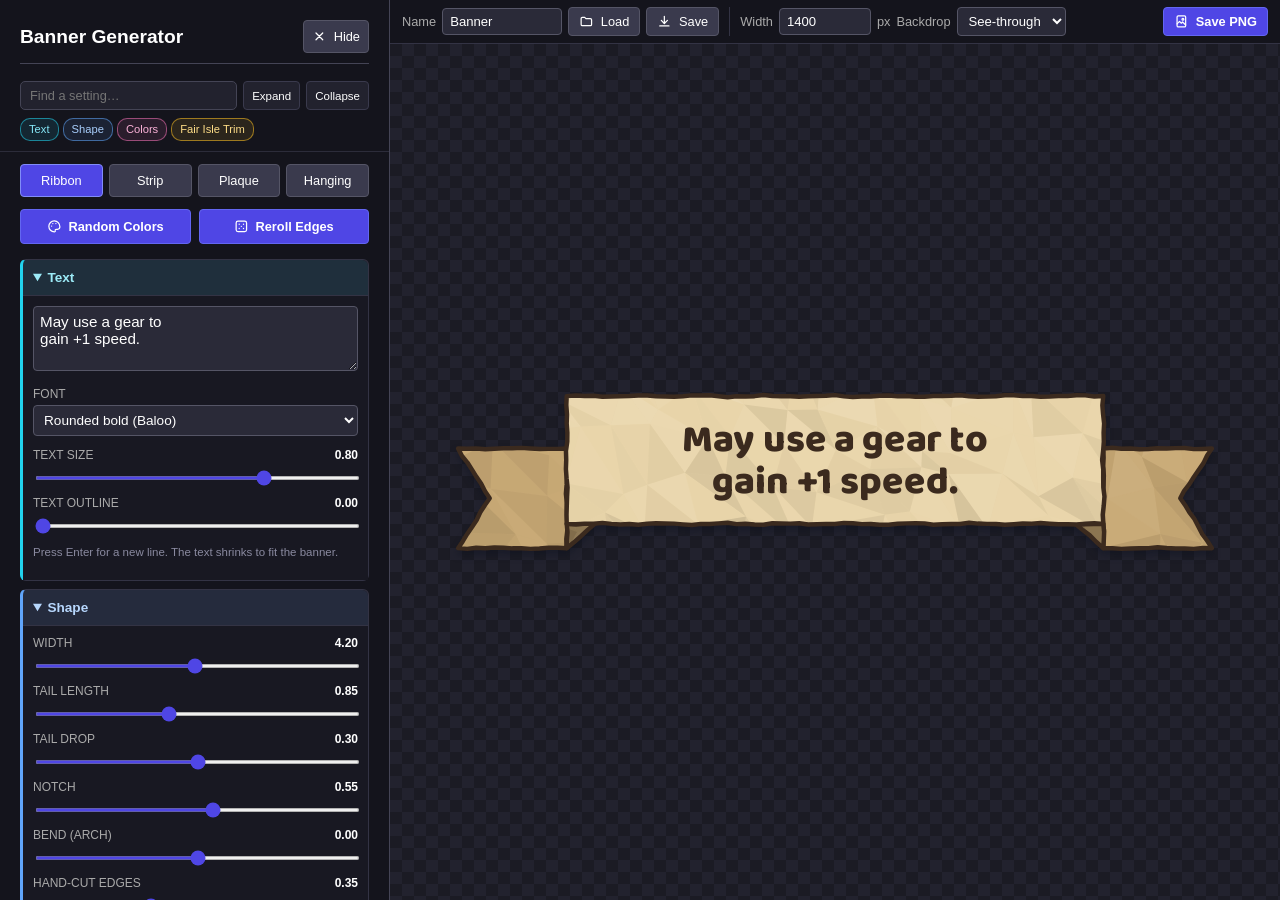
==== commit bbf3fa31: "Color-coded, searchable sidebars on every tab - Sections are tagged by what they change and color co" ====
--- a/banner_generator.html
+++ b/banner_generator.html
@@ -52,6 +52,7 @@
     #preview { display: block; }
   </style>
   <script src="icons.js"></script>
+  <script src="panel.js"></script>
   <script src="fairisle.js"></script>
   <link rel="stylesheet" href="studio.css">
 </head>
@@ -69,7 +70,7 @@
       <button id="reroll" title="New hand-cut edges and facets"><i data-icon="dice"></i>Reroll Edges</button>
     </div>
 
-    <details open>
+    <details data-cat="text" open>
       <summary>Text</summary>
       <div class="details-content">
         <div class="control-group"><textarea id="text" rows="3">May use a gear to
@@ -81,21 +82,7 @@
       </div>
     </details>
 
-    <details open>
-      <summary>Colors</summary>
-      <div class="details-content">
-        <div class="btn-grid4" id="lookBtns"></div>
-        <div class="color-grid">
-          <div class="control-group"><label>Banner</label><input type="color" id="fill"></div>
-          <div class="control-group"><label>Shade</label><input type="color" id="shade"></div>
-          <div class="control-group"><label>Outline</label><input type="color" id="outline"></div>
-          <div class="control-group"><label>Text</label><input type="color" id="textColor"></div>
-          <div class="control-group"><label>Text outline</label><input type="color" id="textOutlineColor"></div>
-        </div>
-      </div>
-    </details>
-
-    <details open>
+    <details data-cat="shape" open>
       <summary>Shape</summary>
       <div class="details-content">
         <div class="control-group"><label>Width <span class="val-display" id="aspect-val">4.20</span></label><input type="range" id="aspect" min="0.5" max="8" step="0.05" value="4.2"></div>
@@ -111,7 +98,21 @@
       </div>
     </details>
 
-    <details open>
+    <details data-cat="color" open>
+      <summary>Colors</summary>
+      <div class="details-content">
+        <div class="btn-grid4" id="lookBtns"></div>
+        <div class="color-grid">
+          <div class="control-group"><label>Banner</label><input type="color" id="fill"></div>
+          <div class="control-group"><label>Shade</label><input type="color" id="shade"></div>
+          <div class="control-group"><label>Outline</label><input type="color" id="outline"></div>
+          <div class="control-group"><label>Text</label><input type="color" id="textColor"></div>
+          <div class="control-group"><label>Text outline</label><input type="color" id="textOutlineColor"></div>
+        </div>
+      </div>
+    </details>
+
+    <details data-cat="card">
       <summary>Fair Isle Trim</summary>
       <div class="details-content">
         <div class="control-group"><label class="check"><input type="checkbox" id="trim"> Knit trim along the edges</label></div>
--- a/studio.css
+++ b/studio.css
@@ -44,3 +44,46 @@
 /* sidebar: two-up action buttons under the presets */
 .action-row { display: grid; grid-template-columns: 1fr 1fr; gap: 8px; margin-bottom: 15px; }
 .action-row button { background: #4f46e5; border-color: #6366f1; font-weight: bold; padding: 9px 6px; }
+
+/* ---- sidebar sections, color coded by what they change (panel.js adds the find bar) ---- */
+[data-cat="shape"]  { --cat: #60a5fa; }  /* pose, body, item, bands, banner shape */
+[data-cat="color"]  { --cat: #f472b6; }  /* colors, fur, outfits, palettes */
+[data-cat="text"]   { --cat: #22d3ee; }  /* words on banners and bibs */
+[data-cat="card"]   { --cat: #fbbf24; }  /* card mode, outlines, effects, silhouettes, output */
+[data-cat="scene"]  { --cat: #34d399; }  /* sky, weather, landscape, sun and background */
+[data-cat="placed"] { --cat: #fb923c; }  /* models, layers and borders placed in a scene */
+
+#ui-panel details[data-cat] { border-left: 3px solid var(--cat); }
+#ui-panel details[data-cat] > summary {
+  color: color-mix(in srgb, var(--cat) 45%, #fff);
+  background: color-mix(in srgb, var(--cat) 9%, transparent);
+  border-radius: 0 6px 6px 0;
+}
+#ui-panel details[data-cat] > summary:hover { background: color-mix(in srgb, var(--cat) 16%, transparent); }
+#ui-panel details[data-cat][open] > summary { border-radius: 0 6px 0 0; }
+#ui-panel details.flash { animation: section-flash 0.9s ease-out; }
+@keyframes section-flash { from { box-shadow: 0 0 0 2px var(--cat); } to { box-shadow: 0 0 0 2px transparent; } }
+
+/* the find bar stays at the top of the sidebar while it scrolls */
+.panel-tools {
+  position: sticky; top: -20px; z-index: 6; margin: -6px -20px 12px; padding: 8px 20px 10px;
+  background: #14141c; border-bottom: 1px solid #2c2c3a;
+}
+.panel-tools .find-row { display: flex; gap: 6px; }
+.panel-tools .panel-find {
+  flex: 1; min-width: 0; box-sizing: border-box; background: #22222e; color: #fff; border: 1px solid #445;
+  border-radius: 5px; padding: 6px 9px; font-size: 0.8rem;
+}
+.panel-tools .panel-find:focus { outline: none; border-color: #818cf8; }
+.panel-tools .tool-btn { padding: 5px 8px; font-size: 0.72rem; background: #22222e; border-color: #3a3a4d; }
+.panel-tools .jump { display: flex; flex-wrap: wrap; gap: 4px; margin-top: 8px; }
+.panel-tools .chip-jump {
+  padding: 2px 8px; font-size: 0.7rem; border-radius: 10px; line-height: 1.5;
+  background: color-mix(in srgb, var(--cat) 10%, transparent); color: color-mix(in srgb, var(--cat) 55%, #fff);
+  border: 1px solid color-mix(in srgb, var(--cat) 55%, transparent);
+}
+.panel-tools .chip-jump:hover { background: color-mix(in srgb, var(--cat) 28%, transparent); border-color: var(--cat); }
+
+/* while searching: only the matching settings show */
+#ui-panel .ps-hide, #ui-panel details.ps-none { display: none !important; }
+#ui-panel.ps-search .hint, #ui-panel.ps-search .sub-head { display: none; }
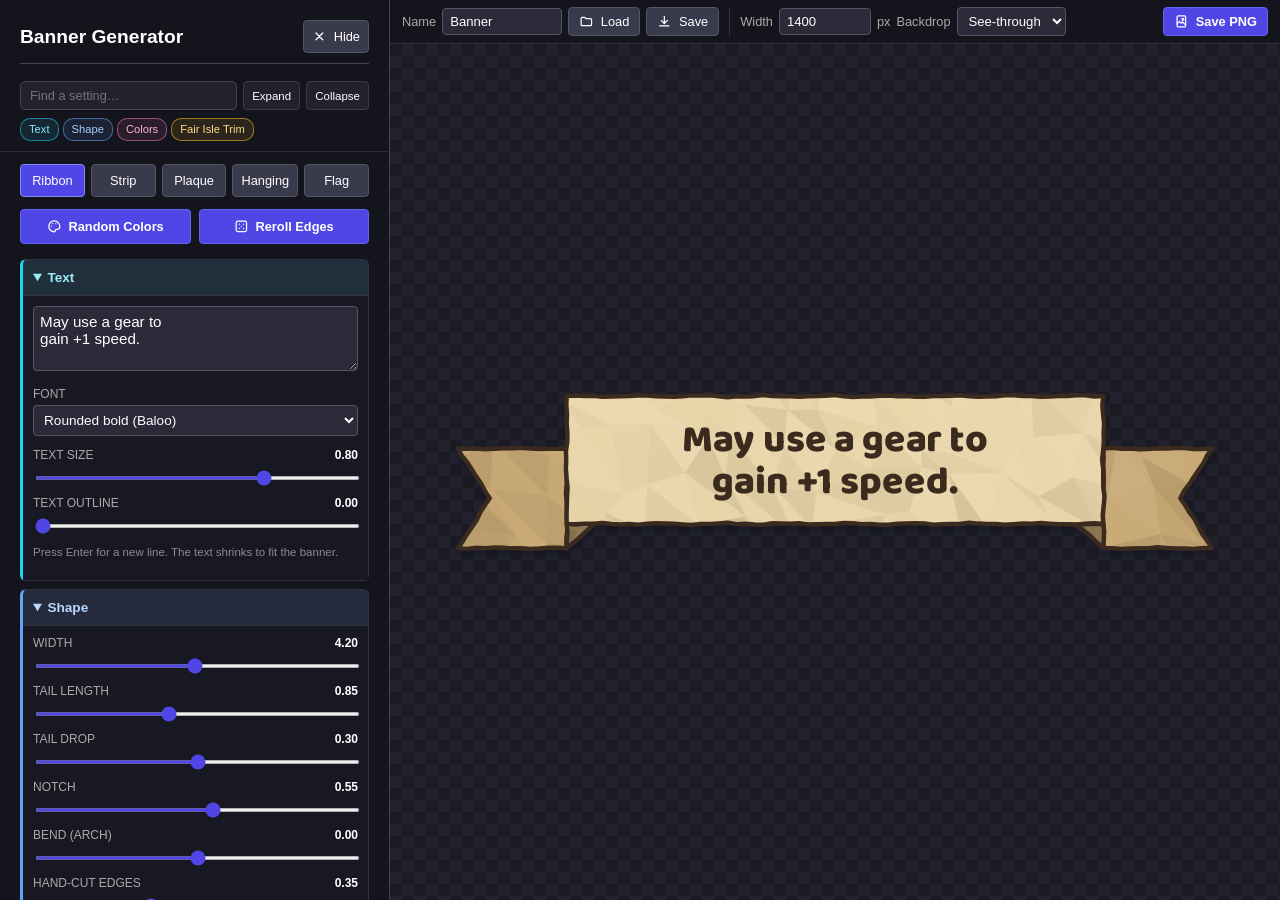
==== commit e5f9094d: "Finish Line gate in Gear (Trail Props) and a Flag banner shape The gate: log posts, crossbeam with k" ====
--- a/banner_generator.html
+++ b/banner_generator.html
@@ -64,7 +64,7 @@
       <button id="hide-panel" title="Hide controls (H)"><i data-icon="close"></i>Hide</button>
     </div>
 
-    <div class="btn-grid4" id="shapeBtns"></div>
+    <div class="btn-grid4" id="shapeBtns" style="grid-template-columns: repeat(5, 1fr);"></div>
     <div class="action-row">
       <button id="randomLook"><i data-icon="palette"></i>Random Colors</button>
       <button id="reroll" title="New hand-cut edges and facets"><i data-icon="dice"></i>Reroll Edges</button>
@@ -94,6 +94,7 @@
         <div class="control-group"><label>Facets <span class="val-display" id="facet-val">0.60</span></label><input type="range" id="facet" min="0" max="1.5" step="0.05" value="0.6"></div>
         <div class="control-group"><label>Outline <span class="val-display" id="outlineW-val">0.50</span></label><input type="range" id="outlineW" min="0" max="1" step="0.05" value="0.5"></div>
         <div class="control-group hanging-only"><label class="check"><input type="checkbox" id="hangString" checked> Hanging string</label></div>
+        <div class="control-group flag-only"><label class="check"><input type="checkbox" id="flagLeft"> Tail on the left</label></div>
         <div class="control-group"><label class="check"><input type="checkbox" id="shadow" checked> Drop shadow</label></div>
       </div>
     </details>
@@ -156,7 +157,8 @@
       ribbon:  { label: 'Ribbon', aspect: 4.2, notch: 0.55 },
       strip:   { label: 'Strip', aspect: 4.6, notch: 0.5 },
       plaque:  { label: 'Plaque', aspect: 3, notch: 0.45 },
-      hanging: { label: 'Hanging', aspect: 0.8, notch: 0.6 }
+      hanging: { label: 'Hanging', aspect: 0.8, notch: 0.6 },
+      flag:    { label: 'Flag', aspect: 3.4, notch: 0.5 }
     };
     const FONTS = {
       baloo:   { label: 'Rounded bold (Baloo)', css: '800 1px "Baloo 2", "Arial Rounded MT Bold", "Segoe UI", sans-serif' },
@@ -219,13 +221,14 @@
       document.querySelectorAll('[data-shape]').forEach(b => b.classList.toggle('active', b.dataset.shape === shape));
       document.querySelectorAll('.ribbon-only').forEach(e => e.style.display = shape === 'ribbon' ? '' : 'none');
       document.querySelectorAll('.hanging-only').forEach(e => e.style.display = shape === 'hanging' ? '' : 'none');
+      document.querySelectorAll('.flag-only').forEach(e => e.style.display = shape === 'flag' ? '' : 'none');
       $('notchLabel').firstChild.textContent = shape === 'plaque' ? 'Corner cut ' : 'Notch ';
       SLIDERS.forEach(id => $(id + '-val').innerText = (+$(id).value).toFixed(2));
       draw();
     }
     SLIDERS.forEach(id => $(id).addEventListener('input', syncUI));
     [...COLOR_IDS, 'text', 'exportWidth'].forEach(id => $(id).addEventListener('input', draw));
-    ['font', 'shadow', 'hangString', 'trim', 'trimMotif', 'trimWhere', 'trimStyle'].forEach(id => $(id).addEventListener('change', draw));
+    ['font', 'shadow', 'hangString', 'flagLeft', 'trim', 'trimMotif', 'trimWhere', 'trimStyle'].forEach(id => $(id).addEventListener('change', draw));
     $('backdrop').addEventListener('change', () => { $('canvas-container').className = 'bg-' + $('backdrop').value; });
     $('randomLook').addEventListener('click', () => { const keys = Object.keys(LOOKS); applyLook(keys[Math.floor(Math.random() * keys.length)]); });
     $('reroll').addEventListener('click', () => { seed = 1 + Math.floor(Math.random() * 1e5); draw(); });
@@ -254,6 +257,13 @@
         const nd = n * 0.45 * H;
         body = [[-W / 2, -H / 2], [W / 2, -H / 2], [W / 2 - nd, 0], [W / 2, H / 2], [-W / 2, H / 2], [-W / 2 + nd, 0]];
         text = { x0: -W / 2 + nd + 0.12 * H, x1: W / 2 - nd - 0.12 * H, y0: -H / 2 + 0.1 * H, y1: H / 2 - 0.1 * H };
+      } else if (shape === 'flag') { // square at one end, a swallowtail notch at the other
+        const nd = n * 0.45 * H, d = $('flagLeft').checked ? -1 : 1;
+        body = [[-W / 2, -H / 2], [W / 2, -H / 2], [W / 2 - nd, 0], [W / 2, H / 2], [-W / 2, H / 2]].map(([x, y]) => [d * x, y]);
+        if (d < 0) body.reverse(); // keep the same winding
+        const tail = nd + 0.08 * H, flat = 0.16 * H;
+        text = d > 0 ? { x0: -W / 2 + flat, x1: W / 2 - tail, y0: -H / 2 + 0.1 * H, y1: H / 2 - 0.1 * H }
+                     : { x0: -W / 2 + tail, x1: W / 2 - flat, y0: -H / 2 + 0.1 * H, y1: H / 2 - 0.1 * H };
       } else if (shape === 'plaque') {
         const c = (0.05 + n * 0.3) * H;
         body = [[-W / 2 + c, -H / 2], [W / 2 - c, -H / 2], [W / 2, -H / 2 + c], [W / 2, H / 2 - c], [W / 2 - c, H / 2], [-W / 2 + c, H / 2], [-W / 2, H / 2 - c], [-W / 2, -H / 2 + c]];
